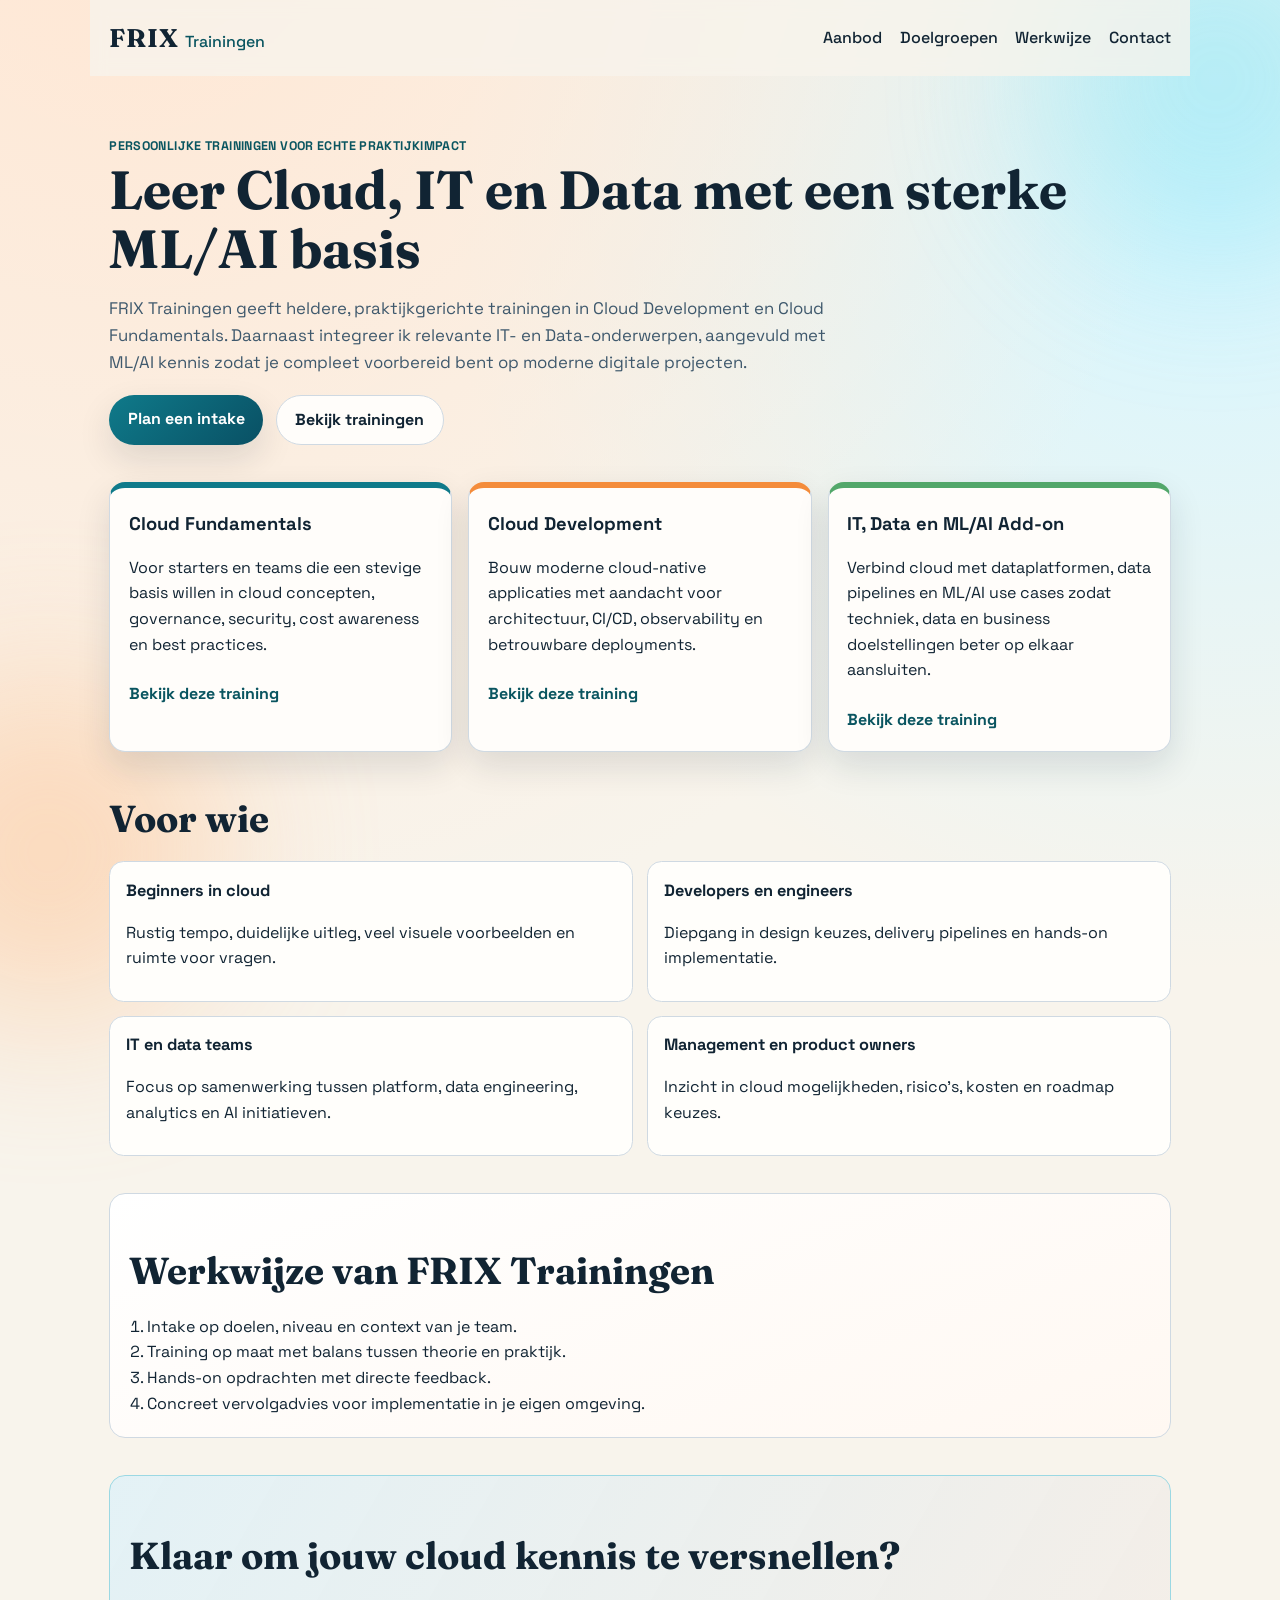
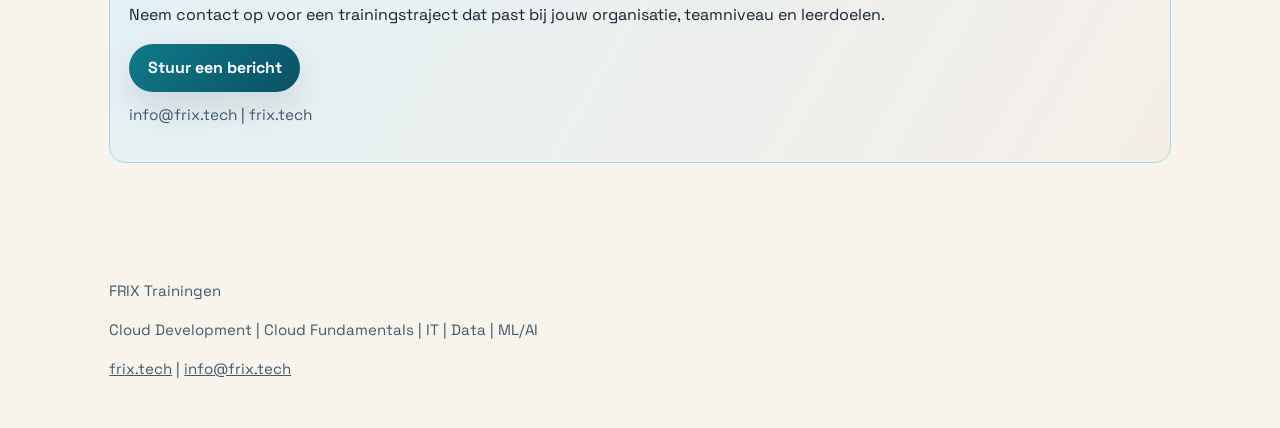
==== index.html @ 685987c7 "Create FRIX Trainingen website and aanbod subpages" ====
<!doctype html>
<html lang="nl">

<head>
    <meta charset="UTF-8" />
    <meta name="viewport" content="width=device-width, initial-scale=1.0" />
    <title>FRIX Trainingen | Cloud Development, IT, Data en AI</title>
    <meta name="description"
        content="FRIX Trainingen helpt professionals groeien in Cloud Development, Cloud Fundamentals, IT, Data en ML/AI kennis." />
    <link rel="preconnect" href="https://fonts.googleapis.com" />
    <link rel="preconnect" href="https://fonts.gstatic.com" crossorigin />
    <link
        href="https://fonts.googleapis.com/css2?family=Fraunces:opsz,wght@9..144,600;9..144,700&family=Space+Grotesk:wght@400;500;700&display=swap"
        rel="stylesheet" />
    <link rel="stylesheet" href="styles.css" />
</head>

<body>
    <div class="bg-orb orb-one" aria-hidden="true"></div>
    <div class="bg-orb orb-two" aria-hidden="true"></div>

    <header class="site-header">
        <a class="brand" href="#home">
            <span class="brand-mark">FRIX</span>
            <span class="brand-name">Trainingen</span>
        </a>

        <button class="menu-toggle" aria-label="Open menu" aria-expanded="false">Menu</button>

        <nav class="site-nav" id="main-nav">
            <a href="#aanbod">Aanbod</a>
            <a href="#doelgroepen">Doelgroepen</a>
            <a href="#werkwijze">Werkwijze</a>
            <a href="#contact">Contact</a>
        </nav>
    </header>

    <main id="home">
        <section class="hero reveal">
            <p class="kicker">Persoonlijke trainingen voor echte praktijkimpact</p>
            <h1>Leer Cloud, IT en Data met een sterke ML/AI basis</h1>
            <p class="hero-copy">
                FRIX Trainingen geeft heldere, praktijkgerichte trainingen in Cloud Development en Cloud Fundamentals.
                Daarnaast integreer ik relevante IT- en Data-onderwerpen, aangevuld met ML/AI kennis zodat je
                compleet voorbereid bent op moderne digitale projecten.
            </p>
            <div class="hero-actions">
                <a class="btn btn-primary" href="#contact">Plan een intake</a>
                <a class="btn btn-secondary" href="#aanbod">Bekijk trainingen</a>
            </div>
        </section>

        <section class="cards reveal" id="aanbod">
            <article class="card accent-cloud">
                <h2>Cloud Fundamentals</h2>
                <p>
                    Voor starters en teams die een stevige basis willen in cloud concepten, governance,
                    security, cost awareness en best practices.
                </p>
                <a class="card-link" href="cloud-fundamentals.html">Bekijk deze training</a>
            </article>
            <article class="card accent-dev">
                <h2>Cloud Development</h2>
                <p>
                    Bouw moderne cloud-native applicaties met aandacht voor architectuur, CI/CD,
                    observability en betrouwbare deployments.
                </p>
                <a class="card-link" href="cloud-development.html">Bekijk deze training</a>
            </article>
            <article class="card accent-ai">
                <h2>IT, Data en ML/AI Add-on</h2>
                <p>
                    Verbind cloud met dataplatformen, data pipelines en ML/AI use cases zodat techniek,
                    data en business doelstellingen beter op elkaar aansluiten.
                </p>
                <a class="card-link" href="it-data-ai.html">Bekijk deze training</a>
            </article>
        </section>

        <section class="tracks reveal" id="doelgroepen">
            <h2>Voor wie</h2>
            <div class="track-grid">
                <div class="track-item">
                    <h3>Beginners in cloud</h3>
                    <p>Rustig tempo, duidelijke uitleg, veel visuele voorbeelden en ruimte voor vragen.</p>
                </div>
                <div class="track-item">
                    <h3>Developers en engineers</h3>
                    <p>Diepgang in design keuzes, delivery pipelines en hands-on implementatie.</p>
                </div>
                <div class="track-item">
                    <h3>IT en data teams</h3>
                    <p>Focus op samenwerking tussen platform, data engineering, analytics en AI initiatieven.</p>
                </div>
                <div class="track-item">
                    <h3>Management en product owners</h3>
                    <p>Inzicht in cloud mogelijkheden, risico's, kosten en roadmap keuzes.</p>
                </div>
            </div>
        </section>

        <section class="approach reveal" id="werkwijze">
            <h2>Werkwijze van FRIX Trainingen</h2>
            <ol>
                <li>Intake op doelen, niveau en context van je team.</li>
                <li>Training op maat met balans tussen theorie en praktijk.</li>
                <li>Hands-on opdrachten met directe feedback.</li>
                <li>Concreet vervolgadvies voor implementatie in je eigen omgeving.</li>
            </ol>
        </section>

        <section class="cta reveal" id="contact">
            <h2>Klaar om jouw cloud kennis te versnellen?</h2>
            <p>
                Neem contact op voor een trainingstraject dat past bij jouw organisatie,
                teamniveau en leerdoelen.
            </p>
            <a class="btn btn-primary" href="mailto:info@frix.tech">Stuur een bericht</a>
            <p class="contact-inline">info@frix.tech | frix.tech</p>
        </section>
    </main>

    <footer class="site-footer">
        <p>FRIX Trainingen</p>
        <p>Cloud Development | Cloud Fundamentals | IT | Data | ML/AI</p>
        <p><a href="https://frix.tech">frix.tech</a> | <a href="mailto:info@frix.tech">info@frix.tech</a></p>
    </footer>

    <script src="script.js"></script>
</body>

</html>
---- styles.css ----
:root {
  --bg: #f8f4ec;
  --ink: #112433;
  --muted: #3f596d;
  --surface: #fffdfa;
  --line: #cfd9e2;
  --primary: #0f7a8a;
  --primary-strong: #0a5560;
  --secondary: #f48c3b;
  --secondary-soft: #ffd9bf;
  --shadow: 0 14px 34px rgba(17, 36, 51, 0.12);
}

* {
  box-sizing: border-box;
}

html,
body {
  margin: 0;
  padding: 0;
}

body {
  font-family: "Space Grotesk", "Segoe UI", sans-serif;
  color: var(--ink);
  background:
    radial-gradient(circle at 10% -5%, #ffe7d4 0, transparent 45%),
    radial-gradient(circle at 95% 10%, #d6f6ff 0, transparent 35%),
    var(--bg);
  line-height: 1.6;
  overflow-x: hidden;
}

.bg-orb {
  position: fixed;
  width: 22rem;
  height: 22rem;
  border-radius: 999px;
  filter: blur(80px);
  opacity: 0.4;
  z-index: -1;
}

.orb-one {
  background: #7ce0ed;
  top: -6rem;
  right: -7rem;
}

.orb-two {
  background: #ffb77d;
  bottom: -8rem;
  left: -8rem;
}

.site-header {
  max-width: 1100px;
  margin: 0 auto;
  padding: 1.1rem 1.2rem;
  display: flex;
  align-items: center;
  justify-content: space-between;
  position: sticky;
  top: 0;
  backdrop-filter: blur(8px);
  background: rgba(248, 244, 236, 0.78);
  z-index: 10;
}

.brand {
  text-decoration: none;
  color: inherit;
  display: flex;
  align-items: baseline;
  gap: 0.35rem;
}

.brand-mark {
  font-family: "Fraunces", Georgia, serif;
  font-size: 1.6rem;
  font-weight: 700;
  letter-spacing: 0.04em;
}

.brand-name {
  color: var(--primary-strong);
  font-weight: 500;
}

.site-nav {
  display: flex;
  gap: 1.1rem;
}

.site-nav a {
  color: var(--ink);
  text-decoration: none;
  font-weight: 500;
}

.site-nav a:hover {
  color: var(--primary-strong);
}

.menu-toggle {
  display: none;
  border: 1px solid var(--line);
  border-radius: 0.6rem;
  padding: 0.45rem 0.7rem;
  font-family: inherit;
  background: var(--surface);
}

main {
  max-width: 1100px;
  margin: 0 auto;
  padding: 1.5rem 1.2rem 4rem;
}

section {
  margin: 2.3rem 0;
}

.hero h1 {
  font-family: "Fraunces", Georgia, serif;
  font-size: clamp(2rem, 4.2vw, 3.8rem);
  line-height: 1.1;
  margin: 0.2rem 0 0.9rem;
}

.kicker {
  margin: 0;
  font-weight: 700;
  color: var(--primary-strong);
  letter-spacing: 0.03em;
  text-transform: uppercase;
  font-size: 0.78rem;
}

.hero-copy {
  max-width: 68ch;
  font-size: 1.05rem;
  color: var(--muted);
}

.hero-actions {
  display: flex;
  gap: 0.8rem;
  margin-top: 1.2rem;
  flex-wrap: wrap;
}

.btn {
  display: inline-block;
  text-decoration: none;
  border-radius: 999px;
  padding: 0.7rem 1.15rem;
  font-weight: 700;
  transition: transform 180ms ease, box-shadow 180ms ease;
}

.btn:hover {
  transform: translateY(-2px);
}

.btn-primary {
  color: #ffffff;
  background: linear-gradient(135deg, var(--primary) 0%, #095064 100%);
  box-shadow: var(--shadow);
}

.btn-secondary {
  border: 1px solid var(--line);
  color: var(--ink);
  background: var(--surface);
}

.cards {
  display: grid;
  gap: 1rem;
  grid-template-columns: repeat(3, minmax(0, 1fr));
}

.card {
  padding: 1.15rem;
  border-radius: 1rem;
  background: var(--surface);
  border: 1px solid var(--line);
  box-shadow: var(--shadow);
}

.card h2 {
  margin-top: 0.2rem;
  font-size: 1.15rem;
}

.card-link {
  display: inline-block;
  margin-top: 0.5rem;
  color: var(--primary-strong);
  font-weight: 700;
  text-decoration: none;
}

.card-link:hover {
  text-decoration: underline;
}

.accent-cloud {
  border-top: 6px solid #0f7a8a;
}

.accent-dev {
  border-top: 6px solid #f48c3b;
}

.accent-ai {
  border-top: 6px solid #52a76a;
}

.tracks h2,
.approach h2,
.cta h2 {
  font-family: "Fraunces", Georgia, serif;
  font-size: clamp(1.6rem, 3vw, 2.35rem);
  margin-bottom: 0.8rem;
}

.track-grid {
  display: grid;
  gap: 0.9rem;
  grid-template-columns: repeat(2, minmax(0, 1fr));
}

.track-item {
  background: #fffefb;
  border: 1px solid var(--line);
  border-radius: 0.9rem;
  padding: 0.85rem 1rem;
}

.track-item h3 {
  margin: 0.1rem 0 0.4rem;
  font-size: 1.02rem;
}

.approach {
  background: linear-gradient(160deg, #ffffff 0, #fff8f2 100%);
  border: 1px solid var(--line);
  border-radius: 1rem;
  padding: 1rem 1.2rem;
}

.approach ol {
  margin: 0.4rem 0 0.3rem;
  padding-left: 1.1rem;
}

.cta {
  border-radius: 1rem;
  padding: 1.2rem;
  border: 1px solid #9bd8e3;
  background:
    linear-gradient(120deg, rgba(15, 122, 138, 0.08), rgba(244, 140, 59, 0.12)),
    #f5fcff;
}

.contact-inline {
  margin-top: 0.7rem;
  color: var(--muted);
  font-size: 0.96rem;
}

.site-footer {
  max-width: 1100px;
  margin: 0 auto;
  padding: 0 1.2rem 2rem;
  color: var(--muted);
  font-size: 0.94rem;
}

.site-footer a {
  color: inherit;
}

.subpage-main {
  max-width: 960px;
}

.subpage-hero {
  background: linear-gradient(145deg, #fffdf8 0, #f8fcff 100%);
  border: 1px solid var(--line);
  border-radius: 1rem;
  padding: 1.1rem 1.2rem;
}

.subpage-hero h1 {
  margin: 0.3rem 0 0.4rem;
  font-family: "Fraunces", Georgia, serif;
  font-size: clamp(1.8rem, 4.4vw, 3rem);
  line-height: 1.15;
}

.subpage-grid {
  display: grid;
  grid-template-columns: repeat(2, minmax(0, 1fr));
  gap: 0.9rem;
}

.detail-card {
  background: var(--surface);
  border: 1px solid var(--line);
  border-radius: 0.9rem;
  padding: 0.95rem 1rem;
}

.detail-card h2 {
  margin-top: 0.1rem;
  margin-bottom: 0.35rem;
  font-size: 1.06rem;
}

.reveal {
  opacity: 0;
  transform: translateY(20px);
  transition: opacity 500ms ease, transform 500ms ease;
}

.reveal.is-visible {
  opacity: 1;
  transform: translateY(0);
}

@media (max-width: 900px) {
  .cards {
    grid-template-columns: 1fr;
  }

  .track-grid {
    grid-template-columns: 1fr;
  }

  .subpage-grid {
    grid-template-columns: 1fr;
  }
}

@media (max-width: 760px) {
  .menu-toggle {
    display: inline-block;
  }

  .site-nav {
    position: absolute;
    top: 68px;
    right: 1.2rem;
    background: #fffefb;
    border: 1px solid var(--line);
    border-radius: 0.8rem;
    padding: 0.7rem;
    box-shadow: var(--shadow);
    flex-direction: column;
    min-width: 170px;
    transform-origin: top right;
    transform: scale(0.97);
    opacity: 0;
    pointer-events: none;
    transition: opacity 160ms ease, transform 160ms ease;
  }

  .site-nav.open {
    opacity: 1;
    pointer-events: auto;
    transform: scale(1);
  }
}
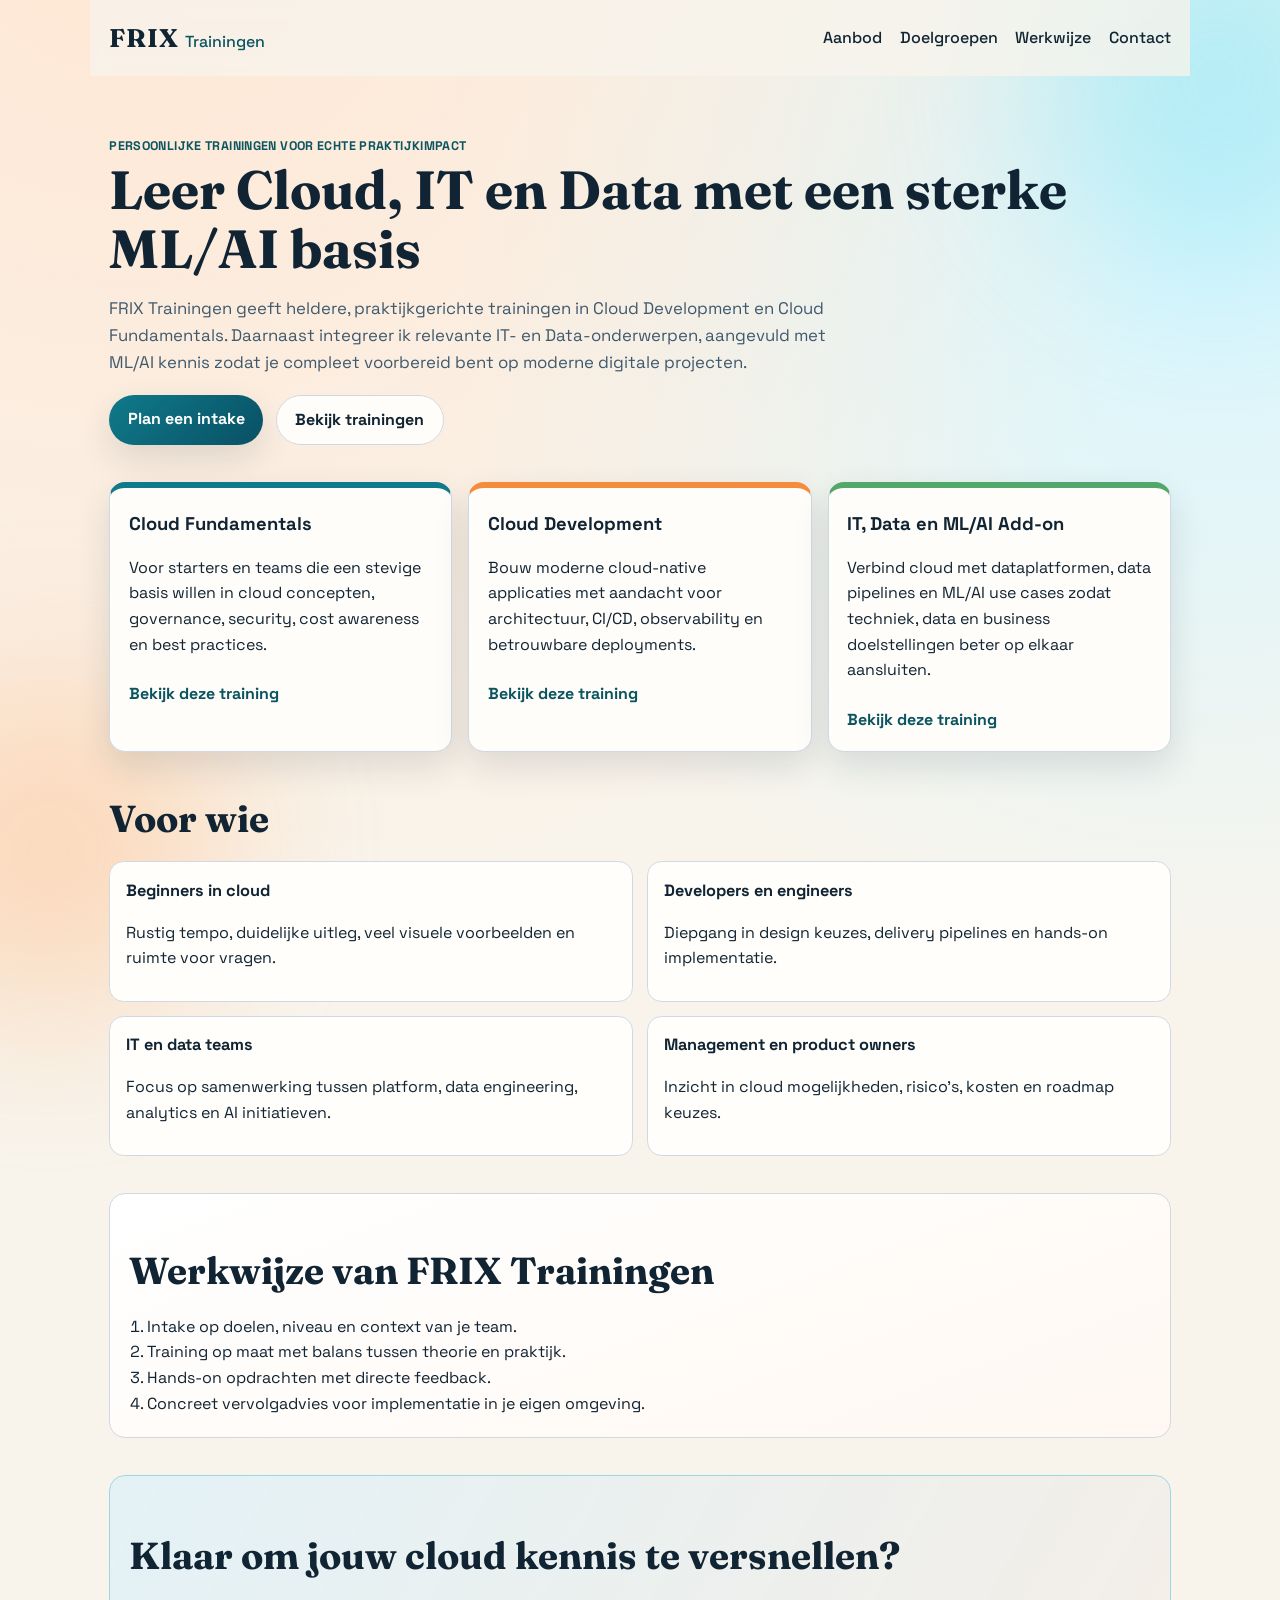
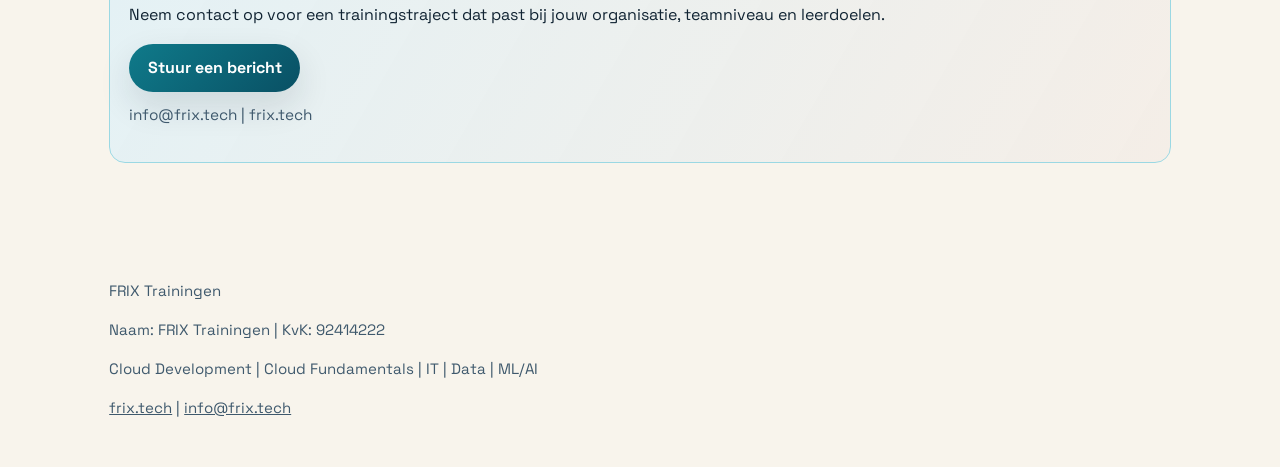
==== commit 9a579549: "Updated footer and header" ====
--- a/index.html
+++ b/index.html
@@ -19,21 +19,7 @@
     <div class="bg-orb orb-one" aria-hidden="true"></div>
     <div class="bg-orb orb-two" aria-hidden="true"></div>
 
-    <header class="site-header">
-        <a class="brand" href="#home">
-            <span class="brand-mark">FRIX</span>
-            <span class="brand-name">Trainingen</span>
-        </a>
-
-        <button class="menu-toggle" aria-label="Open menu" aria-expanded="false">Menu</button>
-
-        <nav class="site-nav" id="main-nav">
-            <a href="#aanbod">Aanbod</a>
-            <a href="#doelgroepen">Doelgroepen</a>
-            <a href="#werkwijze">Werkwijze</a>
-            <a href="#contact">Contact</a>
-        </nav>
-    </header>
+    <header class="site-header" data-shared-header></header>
 
     <main id="home">
         <section class="hero reveal">
@@ -120,11 +106,7 @@
         </section>
     </main>
 
-    <footer class="site-footer">
-        <p>FRIX Trainingen</p>
-        <p>Cloud Development | Cloud Fundamentals | IT | Data | ML/AI</p>
-        <p><a href="https://frix.tech">frix.tech</a> | <a href="mailto:info@frix.tech">info@frix.tech</a></p>
-    </footer>
+    <footer class="site-footer" data-shared-footer></footer>
 
     <script src="script.js"></script>
 </body>
